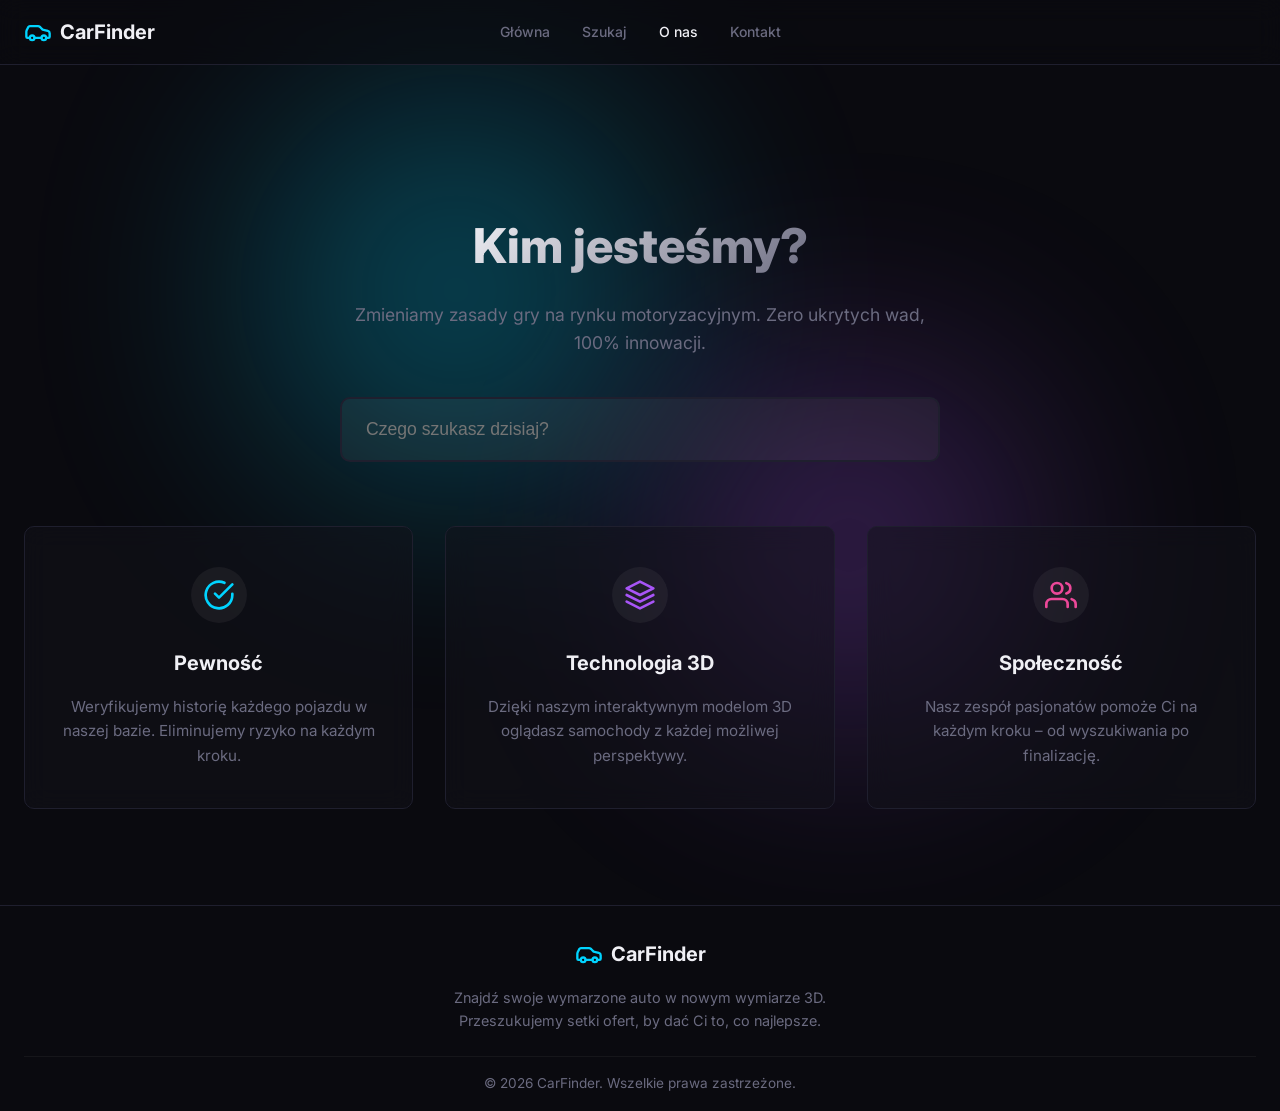
==== aboutTab.html @ b17de751 "dodana stopka i podstrony" ====
<!DOCTYPE html>
<html lang="pl">
<head>
  <meta charset="UTF-8">
  <meta name="viewport" content="width=device-width, initial-scale=1.0">
  <title>O nas - CarFinder</title>
  <link rel="icon" href="data:image/svg+xml,<svg xmlns='http://www.w3.org/2000/svg' viewBox='0 0 100 100'><text y='.9em' font-size='90'>🚗</text></svg>">
  <link rel="preconnect" href="https://fonts.googleapis.com">
  <link rel="preconnect" href="https://fonts.gstatic.com" crossorigin>
  <link href="https://fonts.googleapis.com/css2?family=Inter:wght@400;500;600;700;900&display=swap" rel="stylesheet">
  <link rel="stylesheet" href="styles.css">
</head>
<body>
  <header class="header">
    <div class="header-container">
      <a href="index.html" class="logo">
        <svg class="logo-icon" viewBox="0 0 24 24" fill="none" stroke="currentColor" stroke-width="2" stroke-linecap="round" stroke-linejoin="round">
          <path d="M19 17h2c.6 0 1-.4 1-1v-3c0-.9-.7-1.7-1.5-1.9C18.7 10.6 16 10 16 10s-1.3-1.4-2.2-2.3c-.5-.4-1.1-.7-1.8-.7H5c-.6 0-1.1.4-1.4.9l-1.4 2.9A3.7 3.7 0 0 0 2 12v4c0 .6.4 1 1 1h2"/>
          <circle cx="7" cy="17" r="2"/>
          <path d="M9 17h6"/>
          <circle cx="17" cy="17" r="2"/>
        </svg>
        <span>CarFinder</span>
      </a>
      
      <nav class="nav">
        <a href="index.html" class="nav-link">Główna</a>
        <a href="searchTab.html" class="nav-link">Szukaj</a>
        <a href="aboutTab.html" class="nav-link" style="color: var(--text-primary);">O nas</a>
        <a href="contactTab.html" class="nav-link">Kontakt</a>
      </nav>
      
      <button class="mobile-menu-btn" id="mobileMenuBtn">
        <svg class="icon-hamburger" viewBox="0 0 24 24" fill="none" stroke="currentColor" stroke-width="2" stroke-linecap="round" stroke-linejoin="round">
          <line x1="4" x2="20" y1="12" y2="12"/>
          <line x1="4" x2="20" y1="6" y2="6"/>
          <line x1="4" x2="20" y1="18" y2="18"/>
        </svg>
        <svg class="icon-close" viewBox="0 0 24 24" fill="none" stroke="currentColor" stroke-width="2" stroke-linecap="round" stroke-linejoin="round">
          <line x1="18" y1="6" x2="6" y2="18"></line>
          <line x1="6" y1="6" x2="18" y2="18"></line>
        </svg>
      </button>
    </div>
  </header>

  <main class="main">
    <div class="bg-effects">
      <div class="bg-glow bg-glow-1"></div>
      <div class="bg-glow bg-glow-2"></div>
    </div>

    <!-- Sekcja tytułowa z wyszukiwarką -->
    <section class="static-page-top">
      <h1 class="page-title">Kim jesteśmy?</h1>
      <p class="page-subtitle">Zmieniamy zasady gry na rynku motoryzacyjnym. Zero ukrytych wad, 100% innowacji.</p>
      <div class="search-container" style="margin-top: 2.5rem;">
        <input type="text" class="search-input-real" placeholder="Czego szukasz dzisiaj?">
      </div>
    </section>

    <!-- Karty wartości -->
    <section class="about-grid-section">
      <div class="about-grid">
        <div class="about-card">
          <div class="card-icon" style="color: var(--neon-cyan);">
            <svg viewBox="0 0 24 24" fill="none" stroke="currentColor" stroke-width="2" stroke-linecap="round" stroke-linejoin="round">
              <path d="M22 11.08V12a10 10 0 1 1-5.93-9.14"></path>
              <polyline points="22 4 12 14.01 9 11.01"></polyline>
            </svg>
          </div>
          <h3>Pewność</h3>
          <p>Weryfikujemy historię każdego pojazdu w naszej bazie. Eliminujemy ryzyko na każdym kroku.</p>
        </div>

        <div class="about-card">
          <div class="card-icon" style="color: var(--neon-purple);">
            <svg viewBox="0 0 24 24" fill="none" stroke="currentColor" stroke-width="2" stroke-linecap="round" stroke-linejoin="round">
              <polygon points="12 2 2 7 12 12 22 7 12 2"></polygon>
              <polyline points="2 17 12 22 22 17"></polyline>
              <polyline points="2 12 12 17 22 12"></polyline>
            </svg>
          </div>
          <h3>Technologia 3D</h3>
          <p>Dzięki naszym interaktywnym modelom 3D oglądasz samochody z każdej możliwej perspektywy.</p>
        </div>

        <div class="about-card">
          <div class="card-icon" style="color: var(--neon-pink);">
            <svg viewBox="0 0 24 24" fill="none" stroke="currentColor" stroke-width="2" stroke-linecap="round" stroke-linejoin="round">
              <path d="M17 21v-2a4 4 0 0 0-4-4H5a4 4 0 0 0-4 4v2"></path>
              <circle cx="9" cy="7" r="4"></circle>
              <path d="M23 21v-2a4 4 0 0 0-3-3.87"></path>
              <path d="M16 3.13a4 4 0 0 1 0 7.75"></path>
            </svg>
          </div>
          <h3>Społeczność</h3>
          <p>Nasz zespół pasjonatów pomoże Ci na każdym kroku – od wyszukiwania po finalizację.</p>
        </div>
      </div>
    </section>
    <!-- Footer -->
<!-- Footer -->
  <footer class="footer">
    <div class="footer-container">
      <div class="footer-brand">
        <a href="index.html" class="logo" style="justify-content: center;">
          <svg class="logo-icon" viewBox="0 0 24 24" fill="none" stroke="currentColor" stroke-width="2" stroke-linecap="round" stroke-linejoin="round">
            <path d="M19 17h2c.6 0 1-.4 1-1v-3c0-.9-.7-1.7-1.5-1.9C18.7 10.6 16 10 16 10s-1.3-1.4-2.2-2.3c-.5-.4-1.1-.7-1.8-.7H5c-.6 0-1.1.4-1.4.9l-1.4 2.9A3.7 3.7 0 0 0 2 12v4c0 .6.4 1 1 1h2"/>
            <circle cx="7" cy="17" r="2"/>
            <path d="M9 17h6"/>
            <circle cx="17" cy="17" r="2"/>
          </svg>
          <span>CarFinder</span>
        </a>
        <p class="footer-desc">Znajdź swoje wymarzone auto w nowym wymiarze 3D. Przeszukujemy setki ofert, by dać Ci to, co najlepsze.</p>
      </div>
    </div>
    
    <div class="footer-bottom">
      <p>&copy; 2026 CarFinder. Wszelkie prawa zastrzeżone.</p>
    </div>
  </footer>
  </main>

  <script src="./script.js"></script>
</body>
</html>
---- styles.css ----
/* ==========================================================================
   1. ZMIENNE I RESET (Zmienne kolorów i podstawowe czyszczenie)
   ========================================================================== */
:root {
  --bg-dark: #0a0a0f;
  --bg-card: #12121a;
  --text-primary: #f0f0f5;
  --text-muted: #6b6b80;
  --border-color: #1f1f2e;
  --neon-cyan: #00d4ff;
  --neon-purple: #a855f7;
  --neon-pink: #ec4899;
  --radius: 0.625rem;
}

*, *::before, *::after {
  box-sizing: border-box;
  margin: 0;
  padding: 0;
}

html {
  font-size: 16px;
  scroll-behavior: smooth;
  overflow-x: hidden;
}

/* ==========================================================================
   2. TYPOGRAFIA I GLOBALNE STYLE (Tło, fonty i główny kontener)
   ========================================================================== */
body {
  font-family: 'Inter', -apple-system, BlinkMacSystemFont, 'Segoe UI', Roboto, sans-serif;
  background-color: var(--bg-dark);
  color: var(--text-primary);
  line-height: 1.6;
  min-height: 100vh;
  overflow-x: hidden;
}

.main {
  position: relative;
  min-height: 100vh;
  padding-top: 5rem;
}

/* ==========================================================================
   3. NAGŁÓWEK I NAWIGACJA (Header, Logo, Menu)
   ========================================================================== */
.header {
  position: fixed;
  top: 0;
  left: 0;
  right: 0;
  z-index: 50; 
  background: rgba(10, 10, 15, 0.6);
  backdrop-filter: blur(12px);
  -webkit-backdrop-filter: blur(12px);
  border-bottom: 1px solid var(--border-color);
}

.header-container {
  max-width: 1280px;
  margin: 0 auto;
  padding: 0 1.5rem;
  height: 4rem;
  display: flex;
  align-items: center;
  justify-content: space-between;
  position: relative; /* Ważne do wyśrodkowania nawigacji */
}

.logo {
  display: flex;
  align-items: center;
  gap: 0.5rem;
  text-decoration: none;
  color: var(--text-primary);
  font-weight: 700;
  font-size: 1.25rem;
}

.logo-icon {
  width: 1.75rem;
  height: 1.75rem;
  color: var(--neon-cyan);
}

.nav {
  display: flex;
  align-items: center;
  gap: 2rem;
}

.nav-link {
  color: var(--text-muted);
  text-decoration: none;
  font-size: 0.875rem;
  font-weight: 500;
  transition: color 0.2s ease;
}

.nav-link:hover {
  color: var(--text-primary);
}

/* ==========================================================================
   4. EFEKTY TŁA (Mroczne, neonowe poświaty)
   ========================================================================== */
.bg-effects {
  position: fixed;
  inset: 0;
  pointer-events: none;
  overflow: hidden;
  z-index: 0;
}

.bg-glow {
  position: absolute;
  border-radius: 50%;
  filter: blur(120px);
  opacity: 0.3;
}

.bg-glow-1 {
  top: 10%;
  left: 20%;
  width: 400px;
  height: 400px;
  background: var(--neon-cyan);
}

.bg-glow-2 {
  bottom: 20%;
  right: 20%;
  width: 350px;
  height: 350px;
  background: var(--neon-purple);
}

/* ==========================================================================
   5. KOMPONENTY WIELOKROTNEGO UŻYTKU (Wyszukiwarka, Przyciski, Wielki Tekst)
   ========================================================================== */
.search-container {
  width: 100%;
  max-width: 600px;
  display: flex;
  flex-direction: column;
  align-items: center;
}

.search-input-real {
  width: 100%;
  padding: 1.25rem 1.5rem;
  background: rgba(255,255,255,0.05);
  border: 2px solid var(--border-color);
  border-radius: var(--radius);
  color: var(--text-primary);
  font-size: 1.1rem;
  outline: none;
  transition: border-color 0.3s;
}

.search-input-real:focus {
  border-color: var(--neon-cyan);
}

.giant-text {
  position: absolute;
  z-index: 10;
  font-weight: 900;
  font-size: clamp(3rem, 8vw, 9rem); 
  white-space: nowrap;
  text-transform: uppercase;
  color: transparent;
  -webkit-text-stroke: 2px rgba(255, 255, 255, 0.15);
  pointer-events: none; 
}

.text-left {
  top: 30%;
  left: -5%;
  transform: rotate(-35deg);
  -webkit-text-stroke: 2px rgba(0, 212, 255, 0.3);
}

.text-right {
  top: 40%;
  right: -5%;
  transform: rotate(35deg);
  -webkit-text-stroke: 2px rgba(168, 85, 247, 0.3);
}

/* ==========================================================================
   6. STRONA: GŁÓWNA (Hero, Canvas)
   ========================================================================== */
.hero {
  display: flex;
  flex-direction: column;
  align-items: center;
  text-align: center;
  position: relative;
  z-index: 1;
}

.title {
  font-size: 2.5rem;
  font-weight: 700;
  margin-bottom: 0.25rem;
  position: relative;
  z-index: 20;
}

.title-gradient {
  background: linear-gradient(135deg, var(--neon-cyan), var(--neon-purple));
  -webkit-background-clip: text;
  -webkit-text-fill-color: transparent;
  background-clip: text;
}

.subtitle {
  color: var(--text-muted);
  font-size: 1rem;
  margin-bottom: 0; 
  position: relative;
  z-index: 20; 
}

.canvas-container {
  position: relative;
  width: 100%;
  max-width: 1280px;
  height: 45vh; 
  overflow: hidden;
  z-index: 5;
  background: rgba(0, 0, 0, 0.2);
  border: 1px solid rgba(255, 255, 255, 0.05);
  border-radius: var(--radius);
  margin-top: -2rem; 
}

#car-canvas {
  position: absolute;
  inset: 0;
  width: 100%;
  height: 100%;
}

.search-section {
  padding: 1.5rem 1.5rem 4rem; 
  display: flex;
  justify-content: center;
  position: relative;
  z-index: 10;
}

/* ==========================================================================
   7. STRONA: SZUKAJ / INFO O NAS / KONTAKT (Wspólne Nagłówki statyczne)
   ========================================================================== */
.search-page-top,
.static-page-top {
  padding: 8rem 1.5rem 2rem;
  display: flex;
  flex-direction: column;
  align-items: center;
  text-align: center;
  position: relative;
  z-index: 10;
}

.search-page-title,
.page-title {
  font-size: 3rem;
  font-weight: 800;
  margin-bottom: 1rem;
  background: linear-gradient(135deg, var(--text-primary), var(--text-muted));
  -webkit-background-clip: text;
  -webkit-text-fill-color: transparent;
  background-clip: text;
}

.page-subtitle {
  color: var(--text-muted);
  font-size: 1.1rem;
  max-width: 600px;
  margin: 0 auto;
}

/* ==========================================================================
   8. STRONA: SZUKAJ (Układ Zygzak, Animacje bocznego panelu)
   ========================================================================== */
.zigzag-section {
  max-width: 1000px;
  margin: 0 auto;
  padding: 0 1.5rem 6rem;
  position: relative;
  z-index: 10;
  display: flex;
  flex-direction: column;
  gap: 4rem; 
}

.zigzag-item {
  display: flex;
  width: 100%;
}

.zigzag-item.left { justify-content: flex-start; }
.zigzag-item.right { justify-content: flex-end; text-align: right; }

.zigzag-content {
  max-width: 500px; 
  background: rgba(18, 18, 26, 0.5); 
  padding: 2.5rem;
  border-radius: var(--radius);
  border: 1px solid var(--border-color);
  backdrop-filter: blur(12px);
  -webkit-backdrop-filter: blur(12px);
  transition: border-color 0.3s ease;
}

.zigzag-content:hover {
  border-color: rgba(255, 255, 255, 0.15);
}

.zigzag-content h2 {
  color: var(--text-primary);
  font-size: 1.5rem;
  margin-bottom: 1rem;
}

.zigzag-content p {
  color: var(--text-muted);
  line-height: 1.7;
}

/* Animacje wysuwania */
.zigzag-item.left .zigzag-content {
  border-left: 4px solid var(--neon-cyan);
  clip-path: inset(0 100% 0 0);
  animation: slideFromLeft 0.8s cubic-bezier(0.2, 1, 0.3, 1) forwards;
}

.zigzag-item.right .zigzag-content {
  border-right: 4px solid var(--neon-purple);
  clip-path: inset(0 0 0 100%);
  animation: slideFromRight 0.8s cubic-bezier(0.2, 1, 0.3, 1) forwards;
}

.zigzag-item:nth-child(1) .zigzag-content { animation-delay: 0.1s; }
.zigzag-item:nth-child(2) .zigzag-content { animation-delay: 0.3s; }
.zigzag-item:nth-child(3) .zigzag-content { animation-delay: 0.5s; }

@keyframes slideFromLeft {
  0% { clip-path: inset(0 100% 0 0); transform: translateX(-20px); opacity: 0; }
  100% { clip-path: inset(0 0 0 0); transform: translateX(0); opacity: 1; }
}

@keyframes slideFromRight {
  0% { clip-path: inset(0 0 0 100%); transform: translateX(20px); opacity: 0; }
  100% { clip-path: inset(0 0 0 0); transform: translateX(0); opacity: 1; }
}

/* ==========================================================================
   9. STRONA: O NAS (Układ Kart w Gridzie)
   ========================================================================== */
.about-grid-section {
  max-width: 1280px;
  margin: 0 auto;
  padding: 2rem 1.5rem 6rem;
  position: relative;
  z-index: 10;
}

.about-grid {
  display: grid;
  grid-template-columns: repeat(auto-fit, minmax(300px, 1fr));
  gap: 2rem;
}

.about-card {
  background: rgba(18, 18, 26, 0.5);
  border: 1px solid var(--border-color);
  border-radius: var(--radius);
  padding: 2.5rem 2rem;
  backdrop-filter: blur(12px);
  -webkit-backdrop-filter: blur(12px);
  transition: transform 0.3s ease, border-color 0.3s ease;
  display: flex;
  flex-direction: column;
  align-items: center;
  text-align: center;
}

.about-card:hover {
  transform: translateY(-10px);
  border-color: rgba(255, 255, 255, 0.2);
}

.card-icon {
  width: 3.5rem;
  height: 3.5rem;
  margin-bottom: 1.5rem;
  background: rgba(255, 255, 255, 0.05);
  padding: 0.75rem;
  border-radius: 50%;
}

.about-card h3 {
  font-size: 1.25rem;
  margin-bottom: 1rem;
  color: var(--text-primary);
}

.about-card p {
  color: var(--text-muted);
  font-size: 0.95rem;
  line-height: 1.6;
}

/* ==========================================================================
   10. STRONA: KONTAKT (Dane kontaktowe i Formularz)
   ========================================================================== */
.contact-section {
  max-width: 1000px;
  margin: 0 auto;
  padding: 2rem 1.5rem 6rem;
  position: relative;
  z-index: 10;
}

.contact-wrapper {
  display: grid;
  grid-template-columns: 1fr;
  gap: 3rem;
  background: rgba(18, 18, 26, 0.4);
  border: 1px solid var(--border-color);
  border-radius: var(--radius);
  overflow: hidden;
  backdrop-filter: blur(12px);
  -webkit-backdrop-filter: blur(12px);
}

.contact-info-panel {
  padding: 3rem;
  background: linear-gradient(135deg, rgba(0, 212, 255, 0.05), rgba(168, 85, 247, 0.05));
  border-bottom: 1px solid var(--border-color);
}

.contact-info-panel h2 {
  font-size: 1.75rem;
  margin-bottom: 1rem;
}

.contact-desc {
  color: var(--text-muted);
  margin-bottom: 2.5rem;
}

.info-item {
  display: flex;
  align-items: flex-start;
  gap: 1rem;
  margin-bottom: 1.5rem;
}

.info-icon {
  font-size: 1.5rem;
  background: rgba(255, 255, 255, 0.05);
  padding: 0.5rem;
  border-radius: 50%;
}

.info-item strong {
  display: block;
  color: var(--text-primary);
  margin-bottom: 0.25rem;
}

.info-item p {
  color: var(--text-muted);
}

.contact-form-panel {
  padding: 3rem;
}

.form-group {
  margin-bottom: 1.5rem;
  text-align: left;
}

.form-group label {
  display: block;
  margin-bottom: 0.5rem;
  color: var(--text-muted);
  font-size: 0.9rem;
  font-weight: 500;
}

.form-input, .form-textarea {
  width: 100%;
  padding: 1rem;
  background: rgba(10, 10, 15, 0.6);
  border: 1px solid var(--border-color);
  border-radius: var(--radius);
  color: var(--text-primary);
  font-family: inherit;
  outline: none;
  transition: all 0.3s ease;
}

.form-input:focus, .form-textarea:focus {
  border-color: var(--neon-purple);
  box-shadow: 0 0 10px rgba(168, 85, 247, 0.2);
}

.form-textarea {
  resize: vertical;
  min-height: 150px;
}

.submit-btn {
  width: 100%;
  padding: 1rem;
  background: linear-gradient(135deg, var(--neon-cyan), var(--neon-purple));
  border: none;
  border-radius: var(--radius);
  color: #fff;
  font-size: 1rem;
  font-weight: 600;
  cursor: pointer;
  transition: opacity 0.3s ease, transform 0.2s ease;
}

.submit-btn:hover {
  opacity: 0.9;
  transform: translateY(-2px);
}

/* ==========================================================================
   11. MEDIA QUERIES (Responsywność i Mobilne Menu Hamburgerowe)
   ========================================================================== */

/* IKONY PRZYCISKU MENU */
.mobile-menu-btn {
  display: flex;
  align-items: center;
  justify-content: center;
  width: 2.5rem;
  height: 2.5rem;
  background: transparent;
  border: none;
  color: var(--text-primary);
  cursor: pointer;
  position: relative;
  z-index: 60; 
}

.mobile-menu-btn svg {
  width: 1.5rem;
  height: 1.5rem;
  transition: opacity 0.3s ease;
}

.icon-close { display: none; }
.mobile-menu-btn.menu-open .icon-hamburger { display: none; }
.mobile-menu-btn.menu-open .icon-close { display: block; }

/* ==========================================================================
   12. STOPKA (Footer) - Wersja zminimalizowana
   ========================================================================== */
.footer {
  background: rgba(10, 10, 15, 0.8);
  border-top: 1px solid var(--border-color);
  /* Znacznie zmniejszone paddingi - było 4rem z góry, są 2rem */
  padding: 2rem 1.5rem 1rem;
  position: relative;
  z-index: 10;
  margin-top: auto; 
}

.footer-container {
  max-width: 1280px;
  margin: 0 auto;
  display: flex;
  flex-direction: column;
  align-items: center;
  text-align: center;
}

.footer-desc {
  color: var(--text-muted);
  font-size: 0.9rem;
  margin: 1rem auto 0;
  max-width: 400px;
}

.footer-bottom {
  max-width: 1280px;
  /* Zmniejszony górny margines - było 3rem, jest 1.5rem */
  margin: 1.5rem auto 0; 
  padding-top: 1rem;
  border-top: 1px solid rgba(255, 255, 255, 0.05);
  text-align: center;
  color: var(--text-muted);
  font-size: 0.85rem;
}
/* Urządzenia Mobilne (max 767px) */
@media (max-width: 767px) {
  .nav {
    display: flex;
    flex-direction: column;
    justify-content: center; 
    align-items: center;
    gap: 2.5rem; 
    position: fixed;
    top: 0; 
    left: 0;
    width: 100vw;
    height: 100vh; 
    background: rgba(10, 10, 15, 0.98); 
    backdrop-filter: blur(15px);
    -webkit-backdrop-filter: blur(15px);
    padding: 2rem;
    transform: translateY(-100%);
    transition: transform 0.4s ease-in-out;
    z-index: 45; 
  }

  .nav.nav-open { transform: translateY(0); }
  .nav .nav-link { font-size: 1.5rem; font-weight: 600; }
  
  .zigzag-section { gap: 2rem; }
  .zigzag-item.right { justify-content: flex-start; text-align: left; }
  .zigzag-item.right .zigzag-content {
    border-right: 1px solid var(--border-color);
    border-left: 4px solid var(--neon-purple);
    clip-path: inset(0 100% 0 0);
    animation: slideFromLeft 0.8s cubic-bezier(0.2, 1, 0.3, 1) forwards;
  }
  
  .search-page-title, .page-title { font-size: 2rem; }
}

/* Tablety i w górę (min 768px) */
@media (min-width: 768px) {
  /* Absolute centrowanie nawigacji na Desktopie */
  .nav {
    display: flex;
    flex-direction: row; 
    position: absolute;
    left: 50%;
    transform: translateX(-50%);
  }
  
  .mobile-menu-btn { display: none; }
  .title { font-size: 3.5rem; }
  .subtitle { font-size: 1.25rem; }
  .hero { padding: 1rem 1rem; }
  .canvas-container { height: 55vh; margin-top: -3rem; }
  .text-left { top: 25%; }
  .text-right { top: 35%; }

  .contact-wrapper { grid-template-columns: 2fr 3fr; }
  .contact-info-panel { border-bottom: none; border-right: 1px solid var(--border-color); }
}

/* Komputery Desktop (min 1024px) */
@media (min-width: 1024px) {
  .title { font-size: 4rem; }
  .hero { padding: 2rem 2rem; }
  .canvas-container { height: 65vh; margin-top: -4rem; }
}
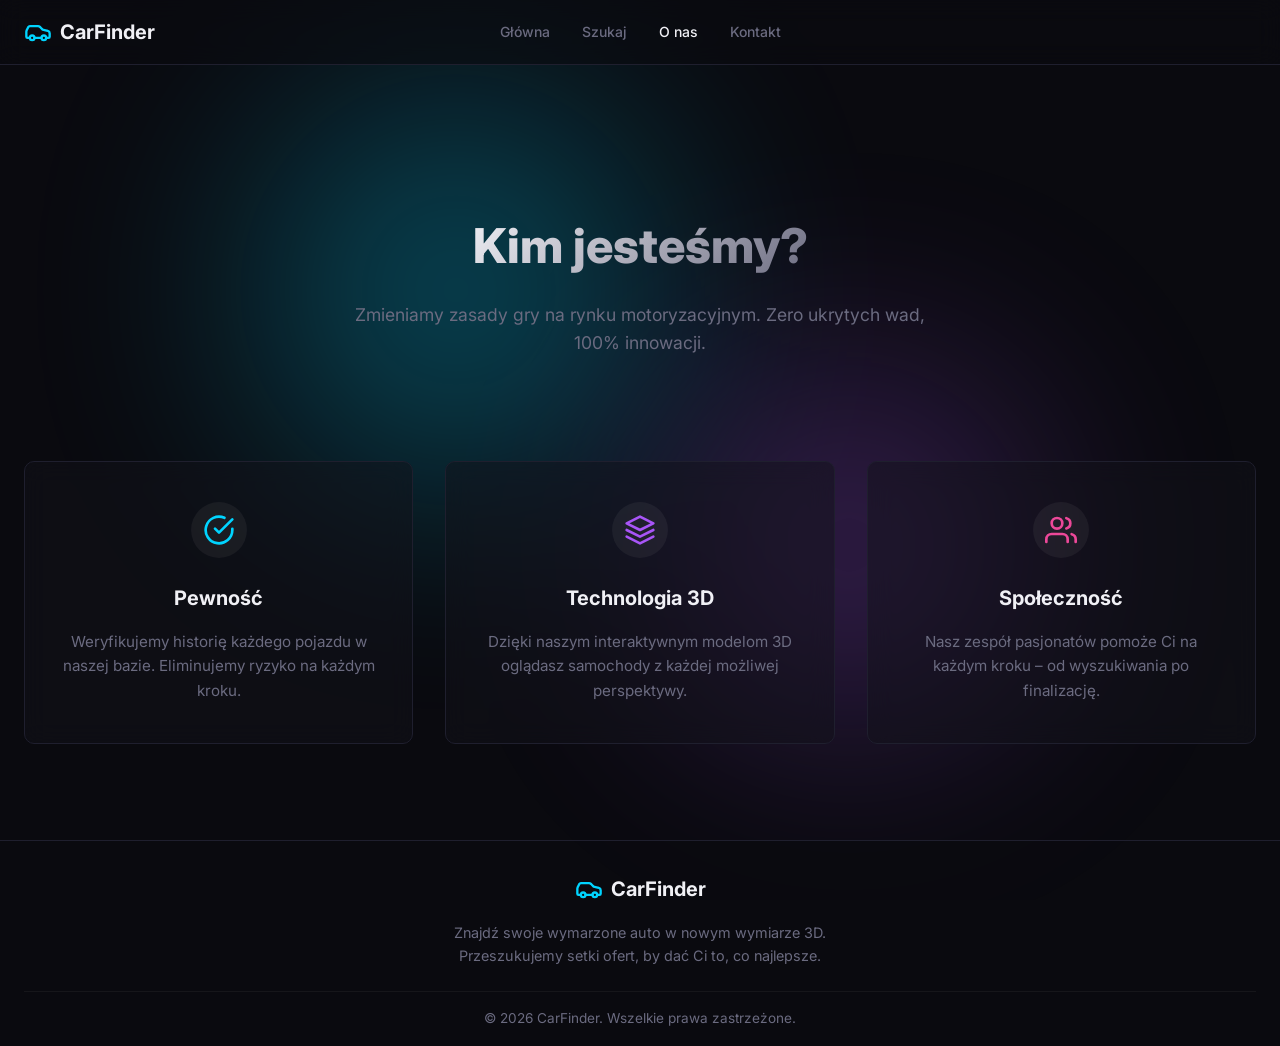
==== commit ead11a74: "Dodanie widgetu wyszukiwania" ====
--- a/aboutTab.html
+++ b/aboutTab.html
@@ -55,7 +55,7 @@
       <h1 class="page-title">Kim jesteśmy?</h1>
       <p class="page-subtitle">Zmieniamy zasady gry na rynku motoryzacyjnym. Zero ukrytych wad, 100% innowacji.</p>
       <div class="search-container" style="margin-top: 2.5rem;">
-        <input type="text" class="search-input-real" placeholder="Czego szukasz dzisiaj?">
+        <script src="//rcb2b.net/widget/3f12a4ba44.js"></script>
       </div>
     </section>
 
